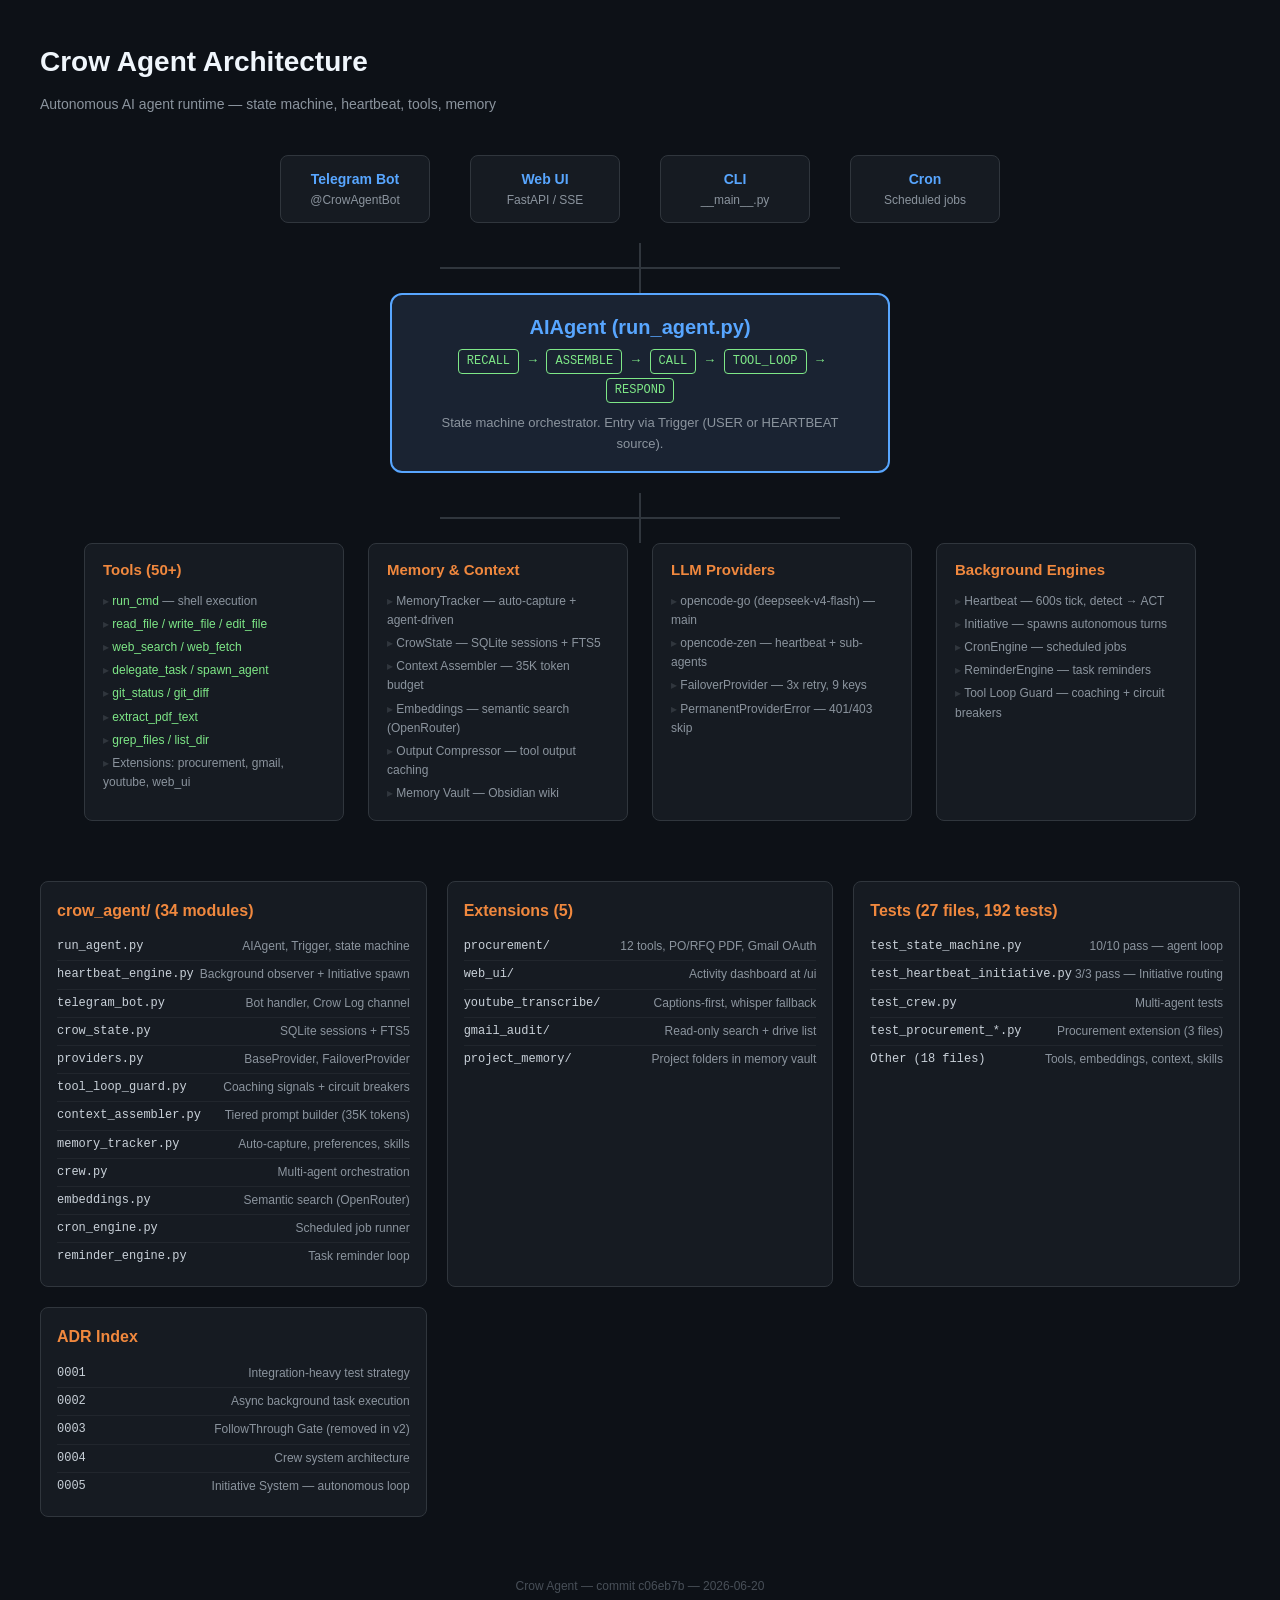
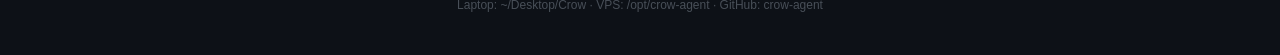
==== docs/architecture.html @ 6002d1c1 "Initial commit: Crow Agent — autonomous AI agent runtime - LLM-agnostic provider system with multi-m" ====
<!DOCTYPE html>
<html lang="en">
<head>
<meta charset="UTF-8">
<meta name="viewport" content="width=device-width, initial-scale=1.0">
<title>Crow Agent — Architecture</title>
<style>
* { margin: 0; padding: 0; box-sizing: border-box; }
body { background: #0d1117; color: #c9d1d9; font: 14px/1.6 -apple-system, BlinkMacSystemFont, sans-serif; padding: 40px; }
h1 { color: #f0f6fc; font-size: 28px; margin-bottom: 8px; }
.sub { color: #8b949e; margin-bottom: 40px; }

.arch { display: flex; flex-direction: column; align-items: center; gap: 0; }

/* Entry points row */
.entry-row { display: flex; gap: 40px; justify-content: center; margin-bottom: 20px; flex-wrap: wrap; }
.entry { background: #161b22; border: 1px solid #30363d; border-radius: 8px; padding: 12px 20px; text-align: center; min-width: 150px; }
.entry .name { color: #58a6ff; font-weight: 600; }
.entry .desc { color: #8b949e; font-size: 12px; }

/* Connector */
.connector { display: flex; flex-direction: column; align-items: center; }
.conn-line { width: 2px; height: 24px; background: #30363d; }
.conn-horiz { display: flex; align-items: center; }
.conn-horiz-line { height: 2px; background: #30363d; width: 400px; max-width: 80vw; }

/* Main node */
.main-node { background: #1a2332; border: 2px solid #58a6ff; border-radius: 12px; padding: 16px 28px; text-align: center; margin: 0 0 20px 0; max-width: 500px; }
.main-node .name { color: #58a6ff; font-size: 20px; font-weight: 700; }
.main-node .state { color: #7ee787; font-size: 13px; margin-top: 4px; font-family: monospace; }
.main-node .desc { color: #8b949e; font-size: 13px; margin-top: 8px; }

/* Subsystems row */
.subsys-row { display: flex; gap: 24px; justify-content: center; flex-wrap: wrap; margin-bottom: 20px; }
.subsys { background: #161b22; border: 1px solid #30363d; border-radius: 8px; padding: 14px 18px; min-width: 180px; max-width: 260px; }
.subsys .name { color: #f0883e; font-weight: 600; font-size: 15px; }
.subsys ul { list-style: none; margin-top: 8px; }
.subsys li { color: #8b949e; font-size: 12px; padding: 2px 0; }
.subsys li::before { content: "▸ "; color: #30363d; }
.subsys .t { color: #7ee787; }

/* Details section */
.details { margin-top: 40px; display: grid; grid-template-columns: repeat(auto-fit, minmax(320px, 1fr)); gap: 20px; }
.card { background: #161b22; border: 1px solid #30363d; border-radius: 8px; padding: 16px; }
.card h3 { color: #f0883e; font-size: 16px; margin-bottom: 10px; }
.card .item { display: flex; justify-content: space-between; padding: 4px 0; font-size: 13px; border-bottom: 1px solid #21262d; }
.card .item:last-child { border-bottom: none; }
.card .item .f { color: #c9d1d9; font-family: monospace; font-size: 12px; }
.card .item .r { color: #8b949e; font-size: 12px; }

.footer { margin-top: 60px; text-align: center; color: #484f58; font-size: 12px; }
.phase { display: inline-block; background: #1a2332; border: 1px solid #30363d; border-radius: 4px; padding: 2px 8px; margin: 2px; font-family: monospace; font-size: 12px; }
.phase.now { border-color: #7ee787; color: #7ee787; }

</style>
</head>
<body>

<h1>Crow Agent Architecture</h1>
<p class="sub">Autonomous AI agent runtime — state machine, heartbeat, tools, memory</p>

<div class="arch">

  <!-- Entry points -->
  <div class="entry-row">
    <div class="entry"><div class="name">Telegram Bot</div><div class="desc">@CrowAgentBot</div></div>
    <div class="entry"><div class="name">Web UI</div><div class="desc">FastAPI / SSE</div></div>
    <div class="entry"><div class="name">CLI</div><div class="desc">__main__.py</div></div>
    <div class="entry"><div class="name">Cron</div><div class="desc">Scheduled jobs</div></div>
  </div>

  <div class="connector">
    <div class="conn-line"></div>
    <div class="conn-horiz"><div class="conn-horiz-line"></div></div>
    <div class="conn-line"></div>
  </div>

  <!-- Core -->
  <div class="main-node">
    <div class="name">AIAgent (run_agent.py)</div>
    <div class="state">
      <span class="phase now">RECALL</span> → <span class="phase now">ASSEMBLE</span> → <span class="phase now">CALL</span> → <span class="phase now">TOOL_LOOP</span> → <span class="phase now">RESPOND</span>
    </div>
    <div class="desc">State machine orchestrator. Entry via Trigger (USER or HEARTBEAT source).</div>
  </div>

  <div class="connector">
    <div class="conn-line"></div>
    <div class="conn-horiz"><div class="conn-horiz-line"></div></div>
    <div class="conn-line"></div>
  </div>

  <!-- Subsystems -->
  <div class="subsys-row">
    <div class="subsys">
      <div class="name">Tools (50+)</div>
      <ul>
        <li><span class="t">run_cmd</span> — shell execution</li>
        <li><span class="t">read_file / write_file / edit_file</span></li>
        <li><span class="t">web_search / web_fetch</span></li>
        <li><span class="t">delegate_task / spawn_agent</span></li>
        <li><span class="t">git_status / git_diff</span></li>
        <li><span class="t">extract_pdf_text</span></li>
        <li><span class="t">grep_files / list_dir</span></li>
        <li>Extensions: procurement, gmail, youtube, web_ui</li>
      </ul>
    </div>

    <div class="subsys">
      <div class="name">Memory & Context</div>
      <ul>
        <li>MemoryTracker — auto-capture + agent-driven</li>
        <li>CrowState — SQLite sessions + FTS5</li>
        <li>Context Assembler — 35K token budget</li>
        <li>Embeddings — semantic search (OpenRouter)</li>
        <li>Output Compressor — tool output caching</li>
        <li>Memory Vault — Obsidian wiki</li>
      </ul>
    </div>

    <div class="subsys">
      <div class="name">LLM Providers</div>
      <ul>
        <li>opencode-go (deepseek-v4-flash) — main</li>
        <li>opencode-zen — heartbeat + sub-agents</li>
        <li>FailoverProvider — 3x retry, 9 keys</li>
        <li>PermanentProviderError — 401/403 skip</li>
      </ul>
    </div>

    <div class="subsys">
      <div class="name">Background Engines</div>
      <ul>
        <li>Heartbeat — 600s tick, detect → ACT</li>
        <li>Initiative — spawns autonomous turns</li>
        <li>CronEngine — scheduled jobs</li>
        <li>ReminderEngine — task reminders</li>
        <li>Tool Loop Guard — coaching + circuit breakers</li>
      </ul>
    </div>
  </div>

</div>

<!-- Detailed module breakdown -->
<div class="details">

  <div class="card">
    <h3>crow_agent/ (34 modules)</h3>
    <div class="item"><span class="f">run_agent.py</span><span class="r">AIAgent, Trigger, state machine</span></div>
    <div class="item"><span class="f">heartbeat_engine.py</span><span class="r">Background observer + Initiative spawn</span></div>
    <div class="item"><span class="f">telegram_bot.py</span><span class="r">Bot handler, Crow Log channel</span></div>
    <div class="item"><span class="f">crow_state.py</span><span class="r">SQLite sessions + FTS5</span></div>
    <div class="item"><span class="f">providers.py</span><span class="r">BaseProvider, FailoverProvider</span></div>
    <div class="item"><span class="f">tool_loop_guard.py</span><span class="r">Coaching signals + circuit breakers</span></div>
    <div class="item"><span class="f">context_assembler.py</span><span class="r">Tiered prompt builder (35K tokens)</span></div>
    <div class="item"><span class="f">memory_tracker.py</span><span class="r">Auto-capture, preferences, skills</span></div>
    <div class="item"><span class="f">crew.py</span><span class="r">Multi-agent orchestration</span></div>
    <div class="item"><span class="f">embeddings.py</span><span class="r">Semantic search (OpenRouter)</span></div>
    <div class="item"><span class="f">cron_engine.py</span><span class="r">Scheduled job runner</span></div>
    <div class="item"><span class="f">reminder_engine.py</span><span class="r">Task reminder loop</span></div>
  </div>

  <div class="card">
    <h3>Extensions (5)</h3>
    <div class="item"><span class="f">procurement/</span><span class="r">12 tools, PO/RFQ PDF, Gmail OAuth</span></div>
    <div class="item"><span class="f">web_ui/</span><span class="r">Activity dashboard at /ui</span></div>
    <div class="item"><span class="f">youtube_transcribe/</span><span class="r">Captions-first, whisper fallback</span></div>
    <div class="item"><span class="f">gmail_audit/</span><span class="r">Read-only search + drive list</span></div>
    <div class="item"><span class="f">project_memory/</span><span class="r">Project folders in memory vault</span></div>
  </div>

  <div class="card">
    <h3>Tests (27 files, 192 tests)</h3>
    <div class="item"><span class="f">test_state_machine.py</span><span class="r">10/10 pass — agent loop</span></div>
    <div class="item"><span class="f">test_heartbeat_initiative.py</span><span class="r">3/3 pass — Initiative routing</span></div>
    <div class="item"><span class="f">test_crew.py</span><span class="r">Multi-agent tests</span></div>
    <div class="item"><span class="f">test_procurement_*.py</span><span class="r">Procurement extension (3 files)</span></div>
    <div class="item"><span class="f">Other (18 files)</span><span class="r">Tools, embeddings, context, skills</span></div>
  </div>

  <div class="card">
    <h3>ADR Index</h3>
    <div class="item"><span class="f">0001</span><span class="r">Integration-heavy test strategy</span></div>
    <div class="item"><span class="f">0002</span><span class="r">Async background task execution</span></div>
    <div class="item"><span class="f">0003</span><span class="r">FollowThrough Gate (removed in v2)</span></div>
    <div class="item"><span class="f">0004</span><span class="r">Crew system architecture</span></div>
    <div class="item"><span class="f">0005</span><span class="r">Initiative System — autonomous loop</span></div>
  </div>

</div>

<div class="footer">
  Crow Agent — commit c06eb7b — 2026-06-20<br>
  Laptop: ~/Desktop/Crow · VPS: /opt/crow-agent · GitHub: crow-agent
</div>

</body>
</html>
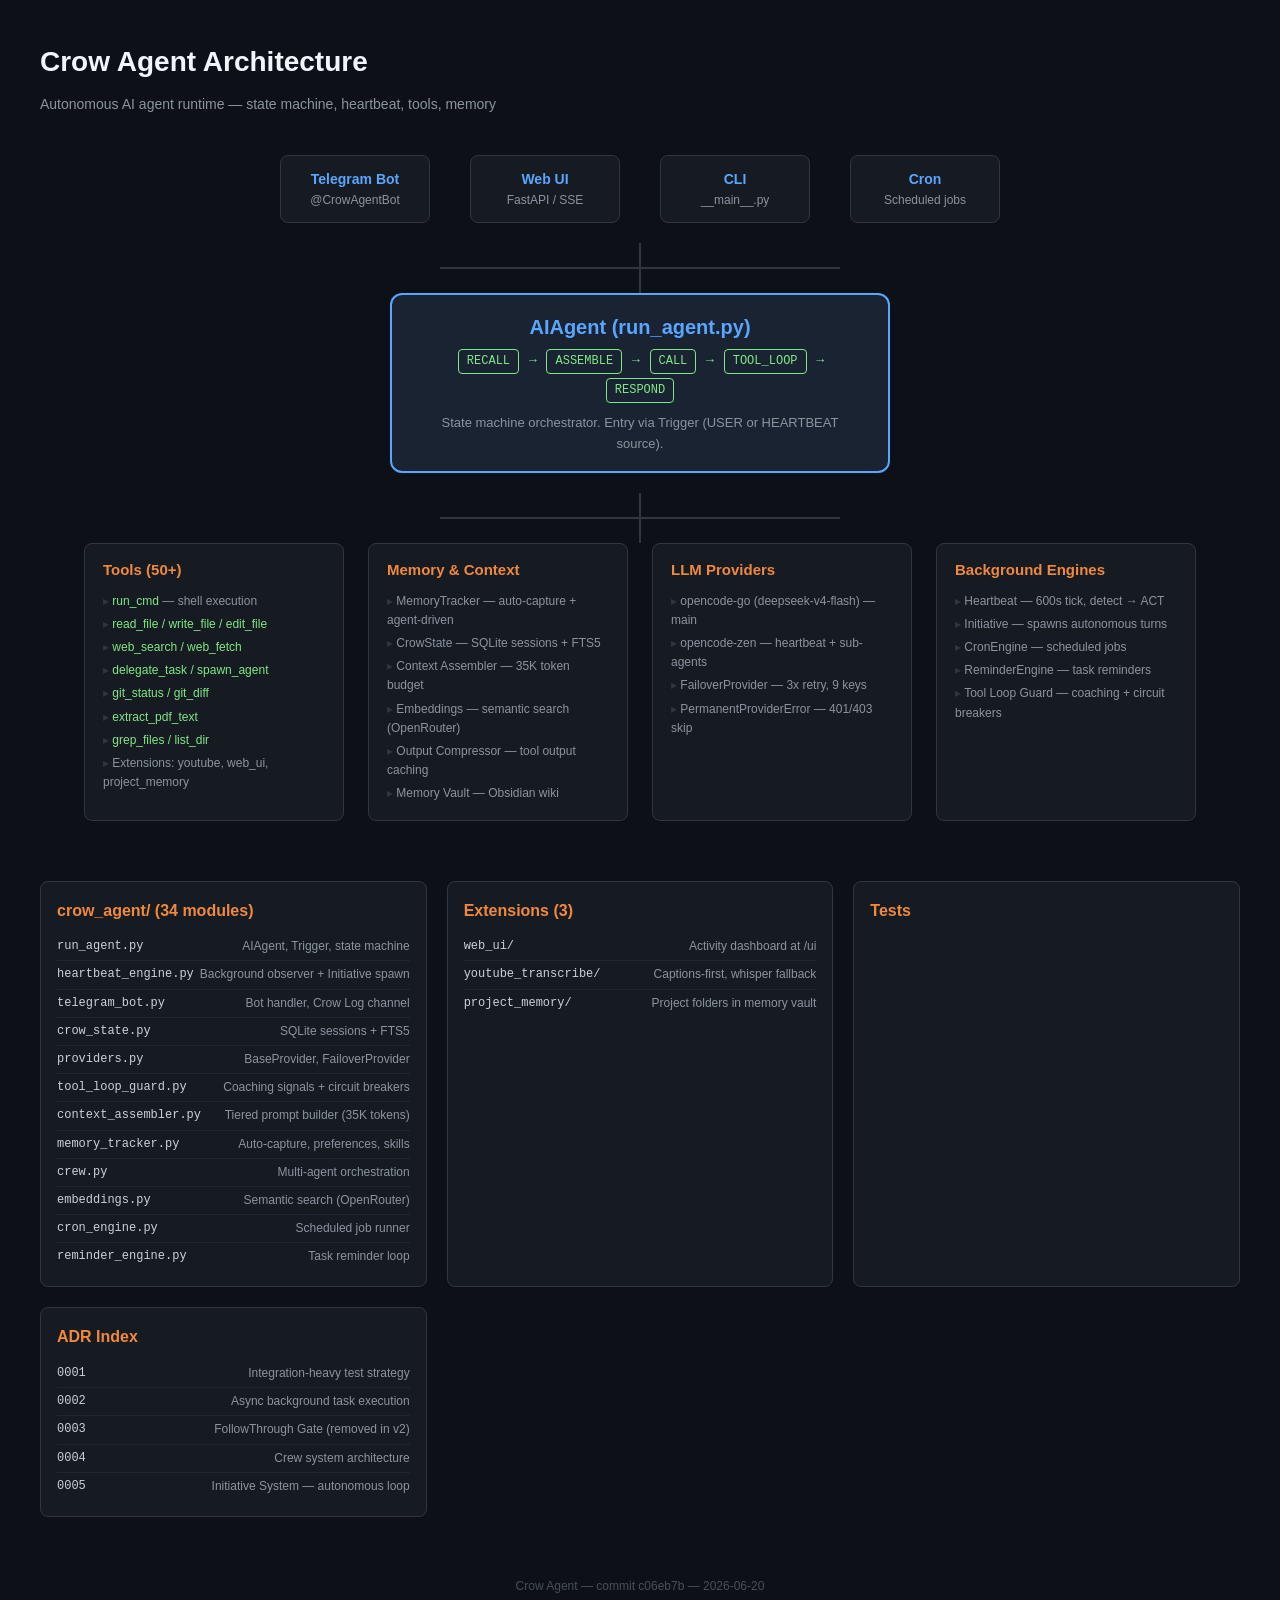
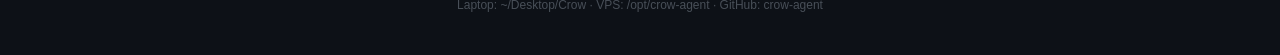
==== commit d2fd493f: "Remove procurement tools — not every user is a procurement officer - Delete tools_procurement.py (qu" ====
--- a/docs/architecture.html
+++ b/docs/architecture.html
@@ -102,7 +102,7 @@
         <li><span class="t">git_status / git_diff</span></li>
         <li><span class="t">extract_pdf_text</span></li>
         <li><span class="t">grep_files / list_dir</span></li>
-        <li>Extensions: procurement, gmail, youtube, web_ui</li>
+        <li>Extensions: youtube, web_ui, project_memory</li>
       </ul>
     </div>
 
@@ -162,21 +162,14 @@
   </div>
 
   <div class="card">
-    <h3>Extensions (5)</h3>
-    <div class="item"><span class="f">procurement/</span><span class="r">12 tools, PO/RFQ PDF, Gmail OAuth</span></div>
+    <h3>Extensions (3)</h3>
     <div class="item"><span class="f">web_ui/</span><span class="r">Activity dashboard at /ui</span></div>
     <div class="item"><span class="f">youtube_transcribe/</span><span class="r">Captions-first, whisper fallback</span></div>
-    <div class="item"><span class="f">gmail_audit/</span><span class="r">Read-only search + drive list</span></div>
     <div class="item"><span class="f">project_memory/</span><span class="r">Project folders in memory vault</span></div>
   </div>
 
   <div class="card">
-    <h3>Tests (27 files, 192 tests)</h3>
-    <div class="item"><span class="f">test_state_machine.py</span><span class="r">10/10 pass — agent loop</span></div>
-    <div class="item"><span class="f">test_heartbeat_initiative.py</span><span class="r">3/3 pass — Initiative routing</span></div>
-    <div class="item"><span class="f">test_crew.py</span><span class="r">Multi-agent tests</span></div>
-    <div class="item"><span class="f">test_procurement_*.py</span><span class="r">Procurement extension (3 files)</span></div>
-    <div class="item"><span class="f">Other (18 files)</span><span class="r">Tools, embeddings, context, skills</span></div>
+    <h3>Tests</h3>
   </div>
 
   <div class="card">
